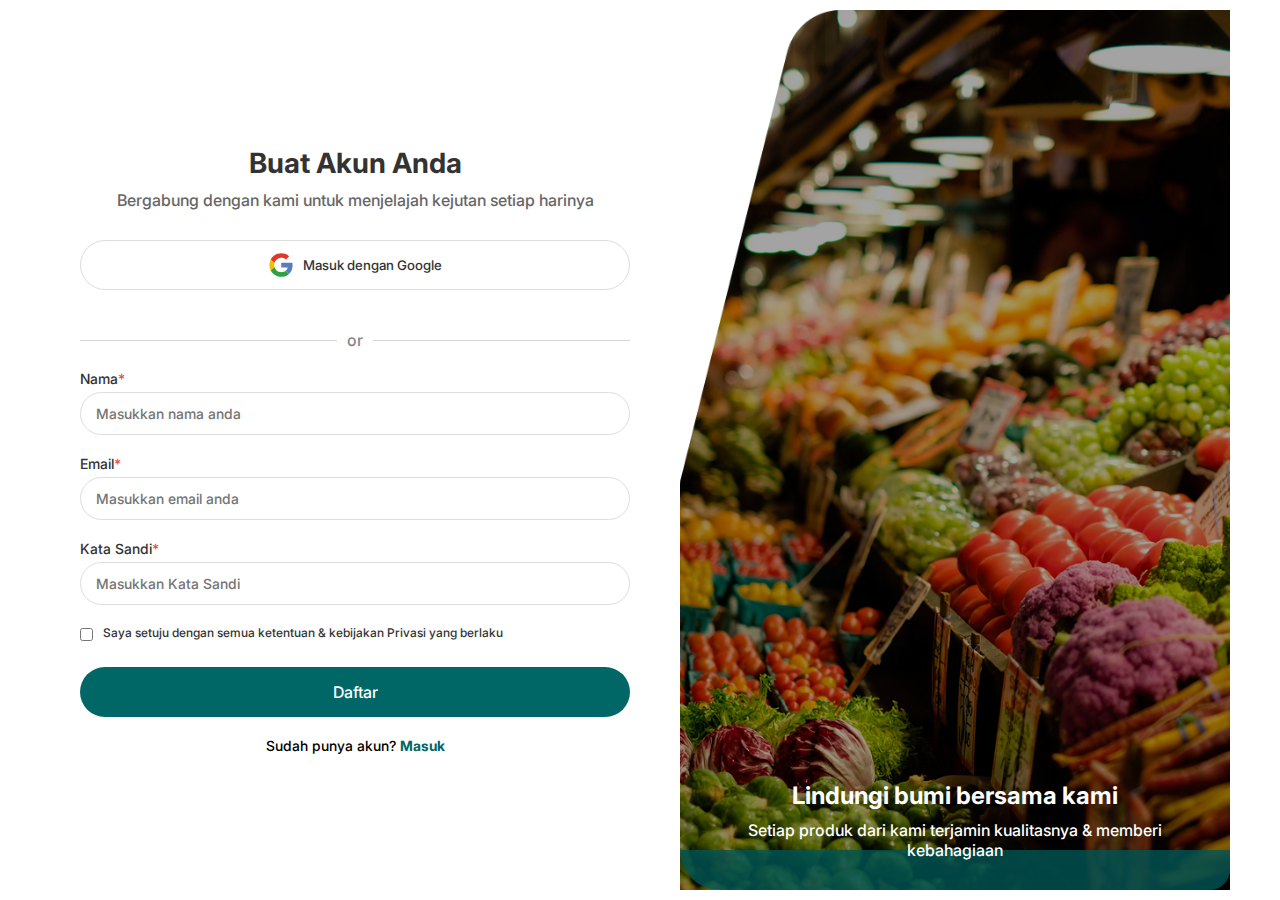
==== pages/daftar.html @ 61d3ce2e "peta-update" ====
<!DOCTYPE html>
<html lang="id">
<head>
    <meta charset="UTF-8">
    <meta name="viewport" content="width=device-width, initial-scale=1.0">
    <meta name="viewport" content="width=device-width, initial-scale=1.0">
    <link rel="icon" href="../assets/icons/saresaicon.svg">
    <title>Saresa</title>
    <link rel="stylesheet" href="/assets/css/daftar.css">
    <link rel="stylesheet" href="../assets/css/main.css">
</head>
<body>
    <div class="container">
        <div class="form-section">
            <h1>Buat Akun Anda</h1>
            <p>Bergabung dengan kami untuk menjelajah kejutan setiap harinya</p>
            
            <button class="google-btn">
                <svg width="24" height="24" viewBox="0 0 24 24" fill="none" xmlns="http://www.w3.org/2000/svg">
                    <g clip-path="url(#clip0_427_136)">
                    <path d="M8.35909 0.789371C5.96112 1.62125 3.89311 3.20018 2.45882 5.29425C1.02454 7.38832 0.299573 9.88714 0.390418 12.4237C0.481264 14.9602 1.38313 17.4008 2.96355 19.3869C4.54396 21.373 6.71962 22.7999 9.17096 23.4581C11.1583 23.9709 13.2405 23.9934 15.2385 23.5237C17.0484 23.1172 18.7218 22.2476 20.0947 21C21.5236 19.6619 22.5608 17.9596 23.0947 16.0762C23.6751 14.0281 23.7783 11.8742 23.3966 9.78H12.2366V14.4094H18.6997C18.5705 15.1477 18.2937 15.8524 17.8859 16.4813C17.478 17.1102 16.9474 17.6503 16.326 18.0694C15.5367 18.5914 14.6471 18.9427 13.7141 19.1006C12.7784 19.2746 11.8186 19.2746 10.8828 19.1006C9.93444 18.9045 9.03727 18.5131 8.24846 17.9512C6.98124 17.0542 6.02973 15.7799 5.52971 14.31C5.02124 12.8126 5.02124 11.1893 5.52971 9.69187C5.88564 8.64228 6.47403 7.68663 7.25096 6.89625C8.14007 5.97515 9.26571 5.31674 10.5044 4.99326C11.7431 4.66979 13.0469 4.69374 14.2728 5.0625C15.2305 5.35648 16.1063 5.87013 16.8303 6.5625C17.5591 5.8375 18.2866 5.11062 19.0128 4.38187C19.3878 3.99 19.7966 3.61687 20.166 3.21562C19.0608 2.18714 17.7635 1.38685 16.3485 0.860622C13.7717 -0.0750226 10.9522 -0.100167 8.35909 0.789371Z" fill="white"/>
                    <path d="M8.35875 0.789382C10.9516 -0.100761 13.7711 -0.0762781 16.3481 0.858757C17.7634 1.38856 19.0601 2.1927 20.1637 3.22501C19.7887 3.62626 19.3931 4.00126 19.0106 4.39126C18.2831 5.11751 17.5562 5.84126 16.83 6.56251C16.106 5.87014 15.2302 5.35649 14.2725 5.06251C13.047 4.69246 11.7432 4.66712 10.5042 4.98927C9.26516 5.31143 8.13883 5.96862 7.24875 6.88876C6.47181 7.67914 5.88342 8.63479 5.5275 9.68438L1.64062 6.67501C3.03189 3.91606 5.44078 1.80568 8.35875 0.789382Z" fill="#E33629"/>
                    <path d="M0.611401 9.65625C0.820316 8.62087 1.16716 7.61818 1.64265 6.675L5.52953 9.69188C5.02105 11.1893 5.02105 12.8126 5.52953 14.31C4.23453 15.31 2.9389 16.315 1.64265 17.325C0.452308 14.9556 0.0892746 12.2559 0.611401 9.65625Z" fill="#F8BD00"/>
                    <path d="M12.2391 9.77812H23.3991C23.7809 11.8724 23.6776 14.0263 23.0972 16.0744C22.5633 17.9578 21.5261 19.66 20.0972 20.9981C18.8429 20.0194 17.5829 19.0481 16.3285 18.0694C16.9504 17.6499 17.4812 17.1092 17.8891 16.4796C18.297 15.8501 18.5735 15.1446 18.7022 14.4056H12.2391C12.2372 12.8644 12.2391 11.3212 12.2391 9.77812Z" fill="#587DBD"/>
                    <path d="M1.64062 17.325C2.93687 16.325 4.2325 15.32 5.5275 14.31C6.02851 15.7804 6.98138 17.0548 8.25 17.9512C9.04126 18.5105 9.94037 18.8987 10.89 19.0912C11.8257 19.2652 12.7855 19.2652 13.7213 19.0912C14.6542 18.9333 15.5439 18.5821 16.3331 18.06C17.5875 19.0387 18.8475 20.01 20.1019 20.9887C18.7292 22.237 17.0558 23.1073 15.2456 23.5144C13.2476 23.9841 11.1655 23.9616 9.17813 23.4487C7.60632 23.0291 6.13814 22.2892 4.86563 21.2756C3.51874 20.2063 2.41867 18.8587 1.64062 17.325Z" fill="#319F43"/>
                    </g>
                    <defs>
                    <clipPath id="clip0_427_136">
                    <rect width="24" height="24" fill="white"/>
                    </clipPath>
                    </defs>
                </svg>                    
                Masuk dengan Google
            </button>
            
            <div class="divider">or</div>
            
            <form>
                <div class="form-group">
                    <label for="nama">Nama<span>*</span></label>
                    <input type="text" id="nama" placeholder="Masukkan nama anda" required>
                </div>
                
                <div class="form-group">
                    <label for="email">Email<span>*</span></label>
                    <input type="email" id="email" placeholder="Masukkan email anda" required>
                </div>
                
                <div class="form-group">
                    <label for="password">Kata Sandi<span>*</span></label>
                    <input type="password" id="password" placeholder="Masukkan Kata Sandi" required>
                </div>
                
                <div class="checkbox">
                    <input type="checkbox" id="terms" required>
                    <label for="terms">Saya setuju dengan semua ketentuan & kebijakan Privasi yang berlaku</label>
                </div>
                
                <button type="submit" class="btn">Daftar</button>
            </form>
            
            <div class="login-link">
                Sudah punya akun? <a href="/pages/masuk.html">Masuk</a>
            </div>
        </div>
        
        <div class="image-section">
            <div class="image-bg">
                <div class="overlay"></div>
            </div>
            <div class="image-content">
                <h2>Lindungi bumi bersama kami</h2>
                <p>Setiap produk dari kami terjamin kualitasnya & memberi kebahagiaan</p>
            </div>
        </div>
    </div>
</body>
</html>
---- assets/css/daftar.css ----
body {
    display: flex;
    min-height: 100vh;
    justify-content: center;
    align-items: center;
    margin: 0;
    font-family: 'Arial', sans-serif;
}

.container {
    display: flex;
    width: 100%;
    height: 100vh;
    max-width: 1200px;
    background-color: #fff;
}

.form-section {
    flex: 1;
    padding: 40px;
    display: flex;
    flex-direction: column;
    justify-content: center;
    align-items: center;
}

.image-section {
    flex: 1;
    padding: 10px;
    display: flex;
    position: relative;
    justify-content: center;
    overflow: hidden;
}

.image-bg {
    position: relative;
    overflow: hidden;
    background-image: url('/assets/image/daftar.png');
    width: 100%;
    height: 100%;
    background-size: cover;
    background-position: center;
}

.image-content {
    position: absolute;
    bottom: 40px;
    left: 0;
    width: 100%;
    padding: 0 40px;
    color: white;
    text-align: center;
    z-index: 2;
}

.image-content h2 {
    color: white;
    margin-bottom: 10px;
}

.image-content p {
    color: white;
    margin-bottom: 0;
}

.image-section img {
    width: 100%;
    height: 100%;
    object-fit: contain;
}

.overlay {
    position: absolute;
    bottom: 0;
    left: 0;
    width: 100%;
    height: 40px; /* Increased height for better visibility */
    background-color: rgba(0, 85, 85, 0.8);
    border-end-end-radius: 36px;
    border-end-start-radius: 70px;
    z-index: 1;
}

h1 {
    font-size: 28px;
    margin-bottom: 10px;
    color: #333;
}

.form-section p {
    color: #666;
    margin-bottom: 30px;
}

.divider {
    display: flex;
    align-items: center;
    margin: 20px 0;
    color: #888;
    width: 100%;
}

.divider::before, .divider::after {
    content: "";
    flex: 1;
    height: 1px;
    background-color: #0303032a;
}

.divider::before {
    margin-right: 10px;
}

.divider::after {
    margin-left: 10px;
}

.form-group {
    margin-bottom: 20px;
    width: 100%;
}

label {
    display: block;
    margin-bottom: 5px;
    color: #333;
    font-size: 14px;
}

label span {
    color: #e74c3c;
}

input {
    width: 100%;
    padding: 12px 15px;
    border: 1px solid #ddd;
    border-radius: 30px;
    font-size: 14px;
}

.checkbox {
    display: flex;
    align-items: flex-start;
    margin-bottom: 20px;
    width: 100%;
}

.checkbox input {
    width: auto;
    margin-right: 10px;
    margin-top: 3px;
}

.checkbox label {
    font-size: 12px;
    line-height: 1.4;
}

.btn {
    width: 100%;
    padding: 15px;
    background-color: #006666;
    color: white;
    border: none;
    border-radius: 30px;
    font-size: 16px;
    cursor: pointer;
    margin-bottom: 20px;
}

.btn:hover {
    background-color: #005555;
}

.google-btn {
    display: flex;
    align-items: center;
    justify-content: center;
    padding: 12px;
    border: 1px solid #ddd;
    border-radius: 30px;
    background-color: white;
    color: #333;
    cursor: pointer;
    margin-bottom: 20px;
    width: 100%;
    gap: 10px;
}

.google-btn img {
    height: 20px;
    margin-right: 10px;
}

.login-link {
    text-align: center;
    width: 100%;
    font-size: 14px;
}

.login-link a {
    color: #006666;
    text-decoration: none;
    font-weight: bold;
}

form {
    width: 100%;
}

/* Mobile Styles */
@media (max-width: 768px) {
    .container {
        flex-direction: column;
        box-shadow: none;
        height: auto;
    }

    body {
        background-image: url('/assets/image/daftar-mobile.png');
        background-size: cover;
        background-position: center;
        background-repeat: no-repeat;
        position: relative;
        padding: 20px;
    }

    .container{
        width: auto;
        height: auto;
        border-radius: 20px;
    }
    .form-section {
        padding: 30px 20px;
        background-color: rgba(255, 255, 255, 0.95);
        border-radius: 20px;
        max-width: 400px;
        box-shadow: 0 4px 15px rgba(0, 0, 0, 0.1);
        z-index: 2;
    }

    .image-section {
        display: none;
    }

    h1 {
        font-size: 15px;
        text-align: center;
    }

    .form-section p {
        text-align: center;
        font-size: 10px;
        margin-bottom: 10px;
    }

    .login-link {
        margin-top: 10px;
    }
    .google-btn {
        padding: 5px;
        border-radius: 20px;
        margin-bottom: 5px;
        gap: 10px;
        font-size: 10px;
    }
    .google-btn svg{
        height: 20px;
        width: 20px;
    }
    .divider{
        margin: 5px 0;
        font-size: 10px;
    }
    .form-group{
        margin: 5px 0;
        font-size: 2;
    }
    label{
        margin-bottom: 5px;
        font-size: 10px;
    }
    #nama::placeholder{
        font-size: 10px;
    }
    #email::placeholder{
        font-size: 10px;
    }
    #password::placeholder{
        font-size: 10px;
    }
    input{
        padding: 10px 10px;
    }
    .checkbox label{
        font-size: 10px;
    }
    .btn {
        width: 50%;
        padding: 10px;
        background-color: #006666;
        color: white;
        border: none;
        border-radius: 30px;
        font-size: 10px;
        cursor: pointer;
        margin-bottom: 0;
        justify-content: center;
        display: flex;
        align-items: center;
        transform: translateX(50%);
    }
    .login-link {
        text-align: center;
        width: 100%;
        font-size: 10px;
    }
}
---- assets/css/main.css ----
/* Definisi font lokal */
@font-face {
    font-family: 'Inter';
    src: url('../fonts/static/Inter_18pt-Medium.ttf') format('truetype');
    font-weight: 500;
}

@font-face {
    font-family: 'Inter';
    src: url('../fonts/static/Inter_18pt-SemiBold.ttf') format('truetype');
    font-weight: 600;
}

@font-face {
    font-family: 'Inter';
    src: url('../fonts/static/Inter_24pt-Bold.ttf') format('truetype');
    font-weight: 700;
}

@font-face {
    font-family: 'Inter';
    src: url('../fonts/static/Inter_24pt-ExtraBold.ttf') format('truetype');
    font-weight: 800;
}

:root {
    /* font */
    --font-main: 'Inter', sans-serif;
    --font-medium: 500;
    --font-semibold: 600;
    --font-bold: 700;
    --font-extrabold: 800;
    
    /* color */
    --ocean-teal: #005057;
    --lemon-zest: #E0FE08;
    --sky-mist: #97B9FF;
    --deep-navy: #1b263f;
    --ivory-whisper: #fefffd;
    
}

* {
    font-family: var(--font-main);
    margin: 0;
    padding: 0;
    box-sizing: border-box;
}
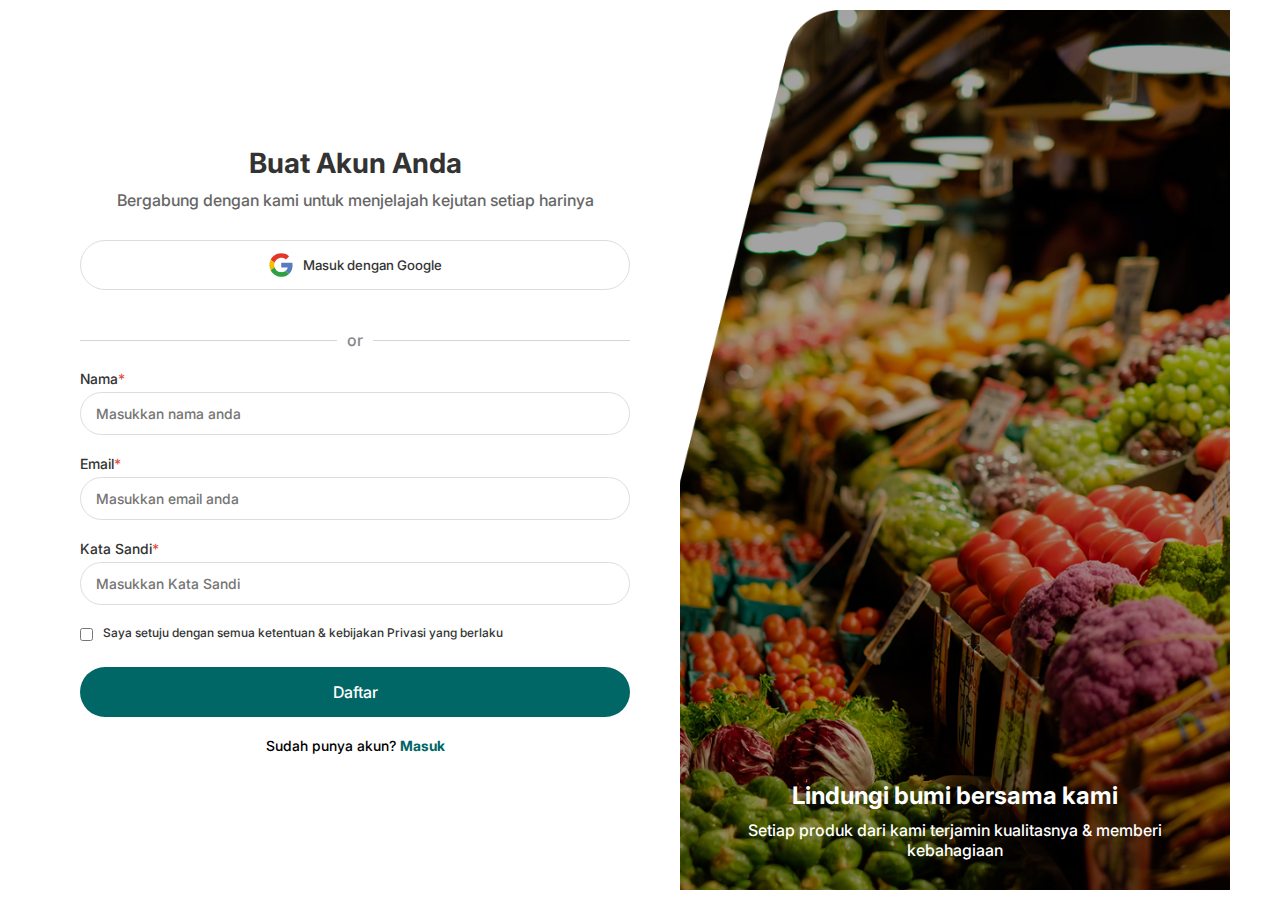
==== commit b2d0a21a: "kurang aos+paralax" ====
--- a/pages/daftar.html
+++ b/pages/daftar.html
@@ -8,6 +8,7 @@
     <title>Saresa</title>
     <link rel="stylesheet" href="/assets/css/daftar.css">
     <link rel="stylesheet" href="../assets/css/main.css">
+    <link rel="icon" href="../assets/icons/saresaicon.svg">
 </head>
 <body>
     <div class="container">
--- a/assets/css/main.css
+++ b/assets/css/main.css
@@ -49,5 +49,26 @@
 }
 
 
+.overlay {
+    position: fixed;
+    top: 0;
+    left: -100%; /* Awalnya di luar layar */
+    width: 100%;
+    height: 100vh;
+    background: url('../image/transisi.svg') no-repeat center;
+    background-size: cover; /* Tinggi 100%, lebar menyesuaikan */
+    z-index: 9999;
+    transition: left 0.5s ease-in-out; /* Animasi transisi */
 
+}
 
+/* Ketika overlay aktif */
+.overlay.active {
+    left: 0;
+}
+@media (max-width: 768px) {
+    .overlay {
+        background-size: cover; /* Pastikan tetap cover di mobile */
+        height: 100vh; /* Pastikan tetap 100vh */
+    }
+}
